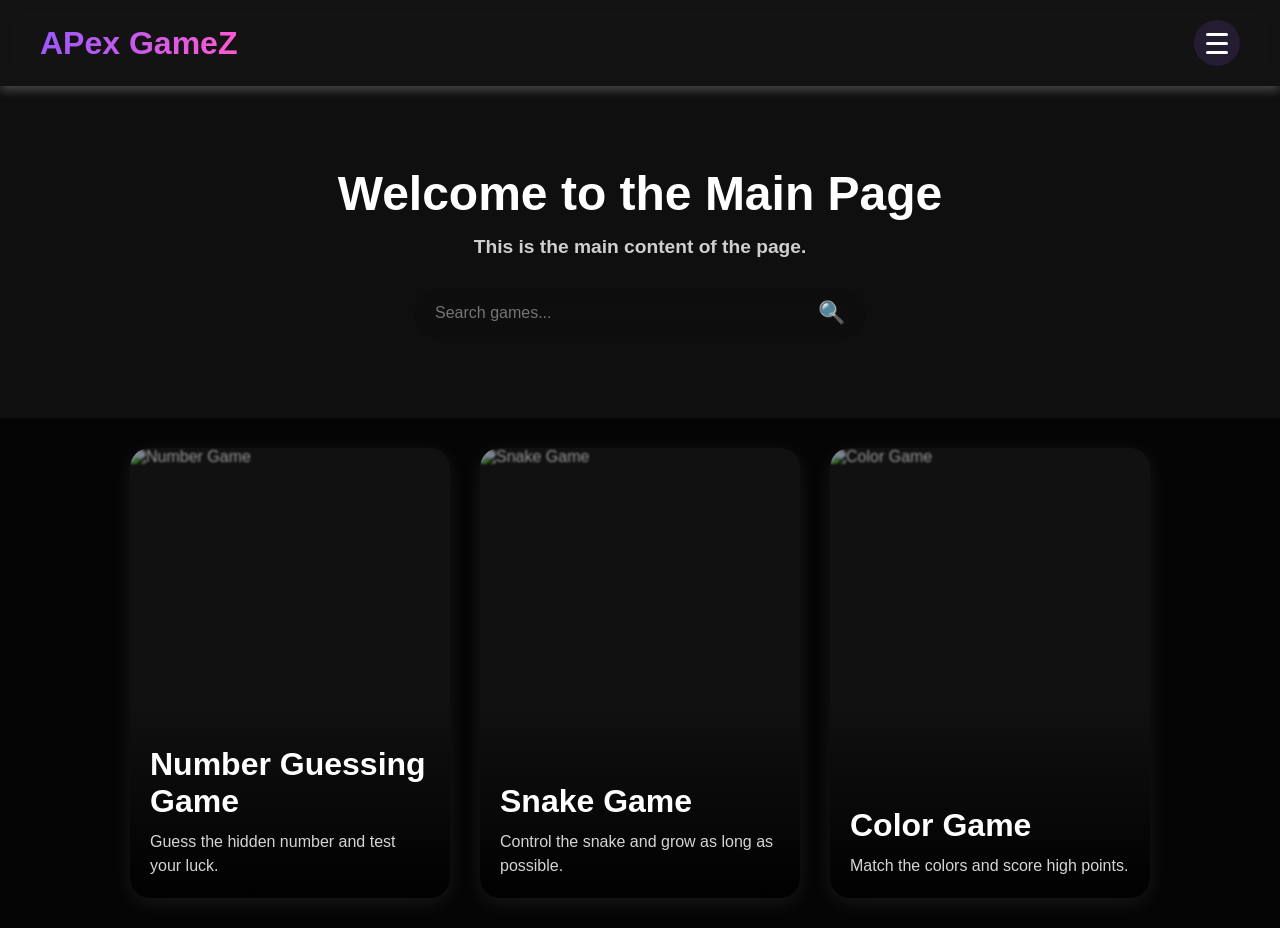
==== main.html @ d4f520c5 "Add files via upload" ====
<!DOCTYPE html>
<html lang="en">
<head>
<meta charset="UTF-8">
<meta name="viewport" content="width=device-width, initial-scale=1.0">
<title>APex GameZ</title>

<style>
*{
    margin:0;
    padding:0;
    box-sizing:border-box;
    font-family:Arial, sans-serif;
}

body{
    background:#050505;
    color:white;
    overflow-x:hidden;
}

/* HEADER */

header{
    position:sticky;
    top:0;
    z-index:1000;
    display:flex;
    justify-content:space-between;
    align-items:center;
    padding:20px 40px;
    background:rgba(194, 186, 186, 0.08);
    backdrop-filter:blur(10px);
    box-shadow:0 4px 10px rgba(167, 163, 163, 0.4);
}

.logo{
    font-size:2rem;
    font-weight:bold;
    background:linear-gradient(90deg,#9b59ff,#ff59d4,#59d4ff);
    background-size:200% auto;
    -webkit-background-clip:text;
    background-clip:text;
    color:transparent;
    animation:shine 4s linear infinite;
}

@keyframes shine{
    to{ background-position:200% center; }
}

/* HAMBURGER ICON */

.menu-toggle{
    display:flex;
    flex-direction:column;
    justify-content:center;
    align-items:center;
    gap:6px;
    width:46px;
    height:46px;
    cursor:pointer;
    z-index:1200;
    border-radius:50%;
    background:rgba(155,89,255,0.12);
    transition:.3s;
}

.menu-toggle:hover{
    background:rgba(155,89,255,0.3);
    box-shadow:0 0 15px rgba(155,89,255,.7);
}

.menu-toggle span{
    display:block;
    height:3px;
    width:22px;
    background:white;
    border-radius:3px;
    transition:.4s cubic-bezier(.68,-0.55,.27,1.55);
}

.menu-toggle.active{
    background:rgba(255,89,150,0.25);
    box-shadow:0 0 20px rgba(255,89,150,.8);
}

.menu-toggle.active span:nth-child(1){
    transform:translateY(9px) rotate(45deg);
}

.menu-toggle.active span:nth-child(2){
    opacity:0;
    transform:scaleX(0);
}

.menu-toggle.active span:nth-child(3){
    transform:translateY(-9px) rotate(-45deg);
}

/* FULLSCREEN NAV OVERLAY */

.nav-overlay{
    position:fixed;
    top:0;
    right:0;
    width:100%;
    height:100vh;
    background:radial-gradient(circle at top right, rgba(30,10,50,0.98), rgba(5,5,5,0.98) 70%);
    backdrop-filter:blur(15px);
    z-index:1100;
    display:flex;
    align-items:center;
    justify-content:center;
    clip-path:circle(0% at 100% 0%);
    transition:clip-path .6s cubic-bezier(.77,0,.18,1);
    pointer-events:none;
}

.nav-overlay.open{
    clip-path:circle(150% at 100% 0%);
    pointer-events:auto;
}

nav{
    display:flex;
    flex-direction:column;
    align-items:center;
    gap:8px;
}

nav a{
    position:relative;
    text-decoration:none;
    color:white;
    font-size:2.2rem;
    font-weight:600;
    padding:10px 20px;
    opacity:0;
    transform:translateY(30px);
    transition:.3s;
    display:flex;
    align-items:center;
    gap:15px;
}

.nav-overlay.open nav a{
    opacity:1;
    transform:translateY(0);
}

.nav-overlay.open nav a:nth-child(1){ transition-delay:.1s; }
.nav-overlay.open nav a:nth-child(2){ transition-delay:.18s; }
.nav-overlay.open nav a:nth-child(3){ transition-delay:.26s; }
.nav-overlay.open nav a:nth-child(4){ transition-delay:.34s; }
.nav-overlay.open nav a:nth-child(5){ transition-delay:.42s; }
.nav-overlay.open nav a:nth-child(6){ transition-delay:.5s; }

nav a .icon{
    font-size:1.6rem;
    filter:drop-shadow(0 0 6px rgba(155,89,255,.8));
}

nav a::after{
    content:"";
    position:absolute;
    left:20px;
    bottom:2px;
    width:0%;
    height:3px;
    border-radius:3px;
    background:linear-gradient(90deg,#9b59ff,#ff59d4);
    transition:.35s;
}

nav a:hover{
    color:#e6d3ff;
    transform:translateX(10px) scale(1.05);
}

nav a:hover::after{
    width:calc(100% - 55px);
}

.nav-overlay .glow-blob{
    position:absolute;
    width:400px;
    height:400px;
    background:radial-gradient(circle,rgba(155,89,255,.35),transparent 70%);
    border-radius:50%;
    top:-100px;
    right:-100px;
    filter:blur(40px);
    animation:float 6s ease-in-out infinite;
}

@keyframes float{
    0%,100%{ transform:translate(0,0); }
    50%{ transform:translate(-30px,40px); }
}

.close-hint{
    position:absolute;
    bottom:40px;
    color:#aaa;
    font-size:14px;
    opacity:0;
    transition:.4s .6s;
    letter-spacing:1px;
}

.nav-overlay.open .close-hint{
    opacity:1;
}

/* HERO */

.main_content{
    text-align:center;
    padding:80px 20px;
    background: #0f0f0f;
}

.main_content h1{
    font-size:3rem;
    margin-bottom:15px;
}

.main_content h5{
    font-size:1.2rem;
    color:#cfcfcf;
    margin-bottom:30px;
}

/* SEARCH BAR */

.search-bar{
    width:450px;
    max-width:90%;
    margin:auto;
    display:flex;
    align-items:center;
    background:rgba(8, 8, 8, 0.12);
    padding:12px 20px;
    border-radius:50px;
    backdrop-filter:blur(8px);
}

.search-bar input{
    flex:1;
    background:transparent;
    border:none;
    outline:none;
    color:white;
    font-size:16px;
}

.search-bar span{
    font-size:22px;
}

/* CARDS */

.cards{
    display:flex;
    flex-wrap:wrap;
    justify-content:center;
    gap:30px;
    padding:30px;
}

.card-link{
    text-decoration:none;
    color:white;
}

.card{
    position:relative;
    width:320px;
    height:450px;
    border-radius:20px;
    overflow:hidden;
    background:#111;
    box-shadow:0 5px 20px rgba(255,255,255,0.08);
    transition:.4s;
}

.card:hover{
    transform:translateY(-10px);
    box-shadow:0 0 25px rgba(132,0,255,.8);
}

.card img{
    width:100%;
    height:100%;
    object-fit:cover;
    filter:brightness(60%) blur(1px);
    transition:.4s;
}

.card:hover img{
    transform:scale(1.08);
    filter:brightness(80%);
}

.card::after{
    content:"";
    position:absolute;
    bottom:0;
    left:0;
    width:100%;
    height:45%;
    background:linear-gradient(transparent, rgba(0,0,0,.95));
}

/* TEXT ON IMAGE */

.card-content{
    position:absolute;
    bottom:20px;
    left:20px;
    right:20px;
    z-index:10;
}

.card-content h2{
    font-size:2rem;
    margin-bottom:10px;
}

.card-content p{
    color:#d5d5d5;
    font-size:16px;
    line-height:1.5;
}

/* MOBILE */

@media(max-width:768px){

    header{
        padding:18px 20px;
    }

    nav a{
        font-size:1.6rem;
    }

    .main_content h1{
        font-size:2rem;
    }

    .card{
        width:90%;
        max-width:320px;
    }
}
</style>

</head>

<body>

<header>
    <div class="logo">APex GameZ</div>

    <div class="menu-toggle" id="menuToggle" onclick="toggleMenu()">
        <span></span>
        <span></span>
        <span></span>
    </div>
</header>

<div class="nav-overlay" id="navOverlay">
    <div class="glow-blob"></div>
    <nav>
        <a href="main.html"><span class="icon">🏠</span>Home</a>
        <a href="game.html"><span class="icon">🎮</span>Game</a>
        <a href="leaderboard.html"><span class="icon">🏆</span>Leaderboard</a>
        <a href="about.html"><span class="icon">ℹ️</span>About</a>
        <a href="profile.html"><span class="icon">👤</span>Profile</a>
        <a href="login.html"><span class="icon">🚪</span>Logout</a>
    </nav>
    <div class="close-hint">tap anywhere outside to close</div>
</div>

<section class="main_content">
    <h1>Welcome to the Main Page</h1>
    <h5>This is the main content of the page.</h5>

<div class="search-bar">
    <input type="text" placeholder="Search games...">
    <span>🔍</span>
</div>


</section>

<section class="cards">


<a href="number.html" class="card-link">
    <div class="card">
        <img src="Number.jpeg" alt="Number Game">

        <div class="card-content">
            <h2>Number Guessing Game</h2>
            <p>Guess the hidden number and test your luck.</p>
        </div>
    </div>
</a>

<a href="snak.html" class="card-link">
    <div class="card">
        <img src="snake.jpg" alt="Snake Game">

        <div class="card-content">
            <h2>Snake Game</h2>
            <p>Control the snake and grow as long as possible.</p>
        </div>
    </div>
</a>

<a href="color.html" class="card-link">
    <div class="card">
        <img src="color.jpg" alt="Color Game">

        <div class="card-content">
            <h2>Color Game</h2>
            <p>Match the colors and score high points.</p>
        </div>
    </div>
</a>


</section>

<script>
const menuToggle = document.getElementById('menuToggle');
const navOverlay = document.getElementById('navOverlay');

function toggleMenu(){
    menuToggle.classList.toggle('active');
    navOverlay.classList.toggle('open');
}

// close when clicking outside the nav links (on the overlay background)
navOverlay.addEventListener('click', (e)=>{
    if(e.target === navOverlay || e.target.classList.contains('glow-blob')){
        menuToggle.classList.remove('active');
        navOverlay.classList.remove('open');
    }
});

// close when a link is clicked
document.querySelectorAll('nav a').forEach(link=>{
    link.addEventListener('click', ()=>{
        menuToggle.classList.remove('active');
        navOverlay.classList.remove('open');
    });
});

// close on Escape key
document.addEventListener('keydown', (e)=>{
    if(e.key === 'Escape'){
        menuToggle.classList.remove('active');
        navOverlay.classList.remove('open');
    }
});
</script>

</body>
</html>
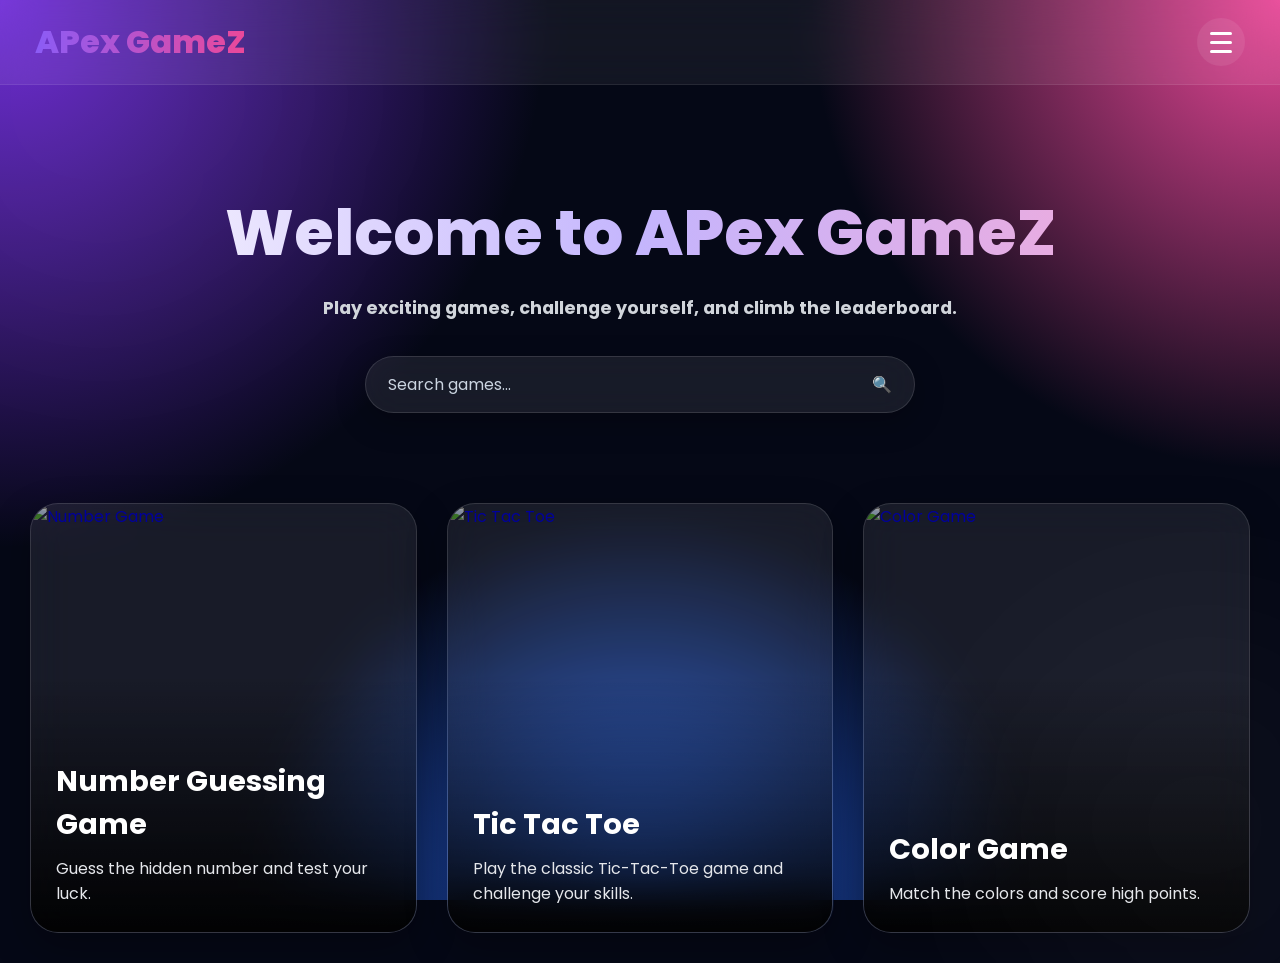
==== commit 0fcacda9: "Update main.html" ====
--- a/main.html
+++ b/main.html
@@ -3,20 +3,78 @@
 <head>
 <meta charset="UTF-8">
 <meta name="viewport" content="width=device-width, initial-scale=1.0">
+
 <title>APex GameZ</title>
 
+<link rel="preconnect" href="https://fonts.googleapis.com">
+<link rel="preconnect" href="https://fonts.gstatic.com" crossorigin>
+<link href="https://fonts.googleapis.com/css2?family=Poppins:wght@300;400;500;600;700;800&display=swap" rel="stylesheet">
+
 <style>
+
 *{
     margin:0;
     padding:0;
     box-sizing:border-box;
-    font-family:Arial, sans-serif;
+    font-family:'Poppins',sans-serif;
+}
+
+html{
+    scroll-behavior:smooth;
 }
 
 body{
-    background:#050505;
+    min-height:100vh;
     color:white;
     overflow-x:hidden;
+    background:
+    radial-gradient(circle at top left,#6d28d9 0%,transparent 35%),
+    radial-gradient(circle at top right,#ec4899 0%,transparent 30%),
+    radial-gradient(circle at bottom,#2563eb 0%,transparent 35%),
+    #050816;
+    background-attachment:fixed;
+}
+
+/* FLOATING BACKGROUND */
+
+body::before{
+    content:"";
+    position:fixed;
+    width:500px;
+    height:500px;
+    border-radius:50%;
+    background:rgba(255,255,255,.03);
+    top:-150px;
+    left:-150px;
+    filter:blur(100px);
+    animation:float1 10s ease-in-out infinite;
+    pointer-events:none;
+}
+
+body::after{
+    content:"";
+    position:fixed;
+    width:450px;
+    height:450px;
+    border-radius:50%;
+    background:rgba(255,255,255,.03);
+    bottom:-150px;
+    right:-150px;
+    filter:blur(100px);
+    animation:float2 12s ease-in-out infinite;
+    pointer-events:none;
+}
+
+@keyframes float1{
+    50%{
+        transform:translate(50px,40px);
+    }
+}
+
+@keyframes float2{
+    50%{
+        transform:translate(-40px,-30px);
+    }
 }
 
 /* HEADER */
@@ -28,28 +86,41 @@
     display:flex;
     justify-content:space-between;
     align-items:center;
-    padding:20px 40px;
-    background:rgba(194, 186, 186, 0.08);
-    backdrop-filter:blur(10px);
-    box-shadow:0 4px 10px rgba(167, 163, 163, 0.4);
+    padding:18px 35px;
+
+    background:rgba(255,255,255,.06);
+    backdrop-filter:blur(20px);
+
+    border-bottom:1px solid rgba(255,255,255,.08);
 }
 
 .logo{
     font-size:2rem;
-    font-weight:bold;
-    background:linear-gradient(90deg,#9b59ff,#ff59d4,#59d4ff);
+    font-weight:800;
+
+    background:linear-gradient(
+        90deg,
+        #8b5cf6,
+        #ec4899,
+        #38bdf8
+    );
+
     background-size:200% auto;
+
     -webkit-background-clip:text;
     background-clip:text;
     color:transparent;
-    animation:shine 4s linear infinite;
+
+    animation:shine 5s linear infinite;
 }
 
 @keyframes shine{
-    to{ background-position:200% center; }
-}
-
-/* HAMBURGER ICON */
+    to{
+        background-position:200% center;
+    }
+}
+
+/* HAMBURGER */
 
 .menu-toggle{
     display:flex;
@@ -57,32 +128,30 @@
     justify-content:center;
     align-items:center;
     gap:6px;
-    width:46px;
-    height:46px;
+
+    width:48px;
+    height:48px;
+
     cursor:pointer;
-    z-index:1200;
+
     border-radius:50%;
-    background:rgba(155,89,255,0.12);
+
+    background:rgba(255,255,255,.08);
+
     transition:.3s;
 }
 
 .menu-toggle:hover{
-    background:rgba(155,89,255,0.3);
-    box-shadow:0 0 15px rgba(155,89,255,.7);
+    background:rgba(255,255,255,.15);
+    transform:scale(1.05);
 }
 
 .menu-toggle span{
-    display:block;
+    width:22px;
     height:3px;
-    width:22px;
     background:white;
     border-radius:3px;
-    transition:.4s cubic-bezier(.68,-0.55,.27,1.55);
-}
-
-.menu-toggle.active{
-    background:rgba(255,89,150,0.25);
-    box-shadow:0 0 20px rgba(255,89,150,.8);
+    transition:.4s;
 }
 
 .menu-toggle.active span:nth-child(1){
@@ -91,57 +160,87 @@
 
 .menu-toggle.active span:nth-child(2){
     opacity:0;
-    transform:scaleX(0);
 }
 
 .menu-toggle.active span:nth-child(3){
     transform:translateY(-9px) rotate(-45deg);
 }
 
-/* FULLSCREEN NAV OVERLAY */
+/* NAV OVERLAY */
 
 .nav-overlay{
     position:fixed;
-    top:0;
-    right:0;
-    width:100%;
-    height:100vh;
-    background:radial-gradient(circle at top right, rgba(30,10,50,0.98), rgba(5,5,5,0.98) 70%);
-    backdrop-filter:blur(15px);
+    inset:0;
+
+    background:rgba(5,8,22,.96);
+    backdrop-filter:blur(20px);
+
     z-index:1100;
+
     display:flex;
+    justify-content:center;
     align-items:center;
-    justify-content:center;
+
     clip-path:circle(0% at 100% 0%);
-    transition:clip-path .6s cubic-bezier(.77,0,.18,1);
+    transition:.6s;
+
     pointer-events:none;
 }
 
 .nav-overlay.open{
     clip-path:circle(150% at 100% 0%);
     pointer-events:auto;
+}
+
+.glow-blob{
+    position:absolute;
+
+    width:400px;
+    height:400px;
+
+    border-radius:50%;
+
+    background:
+    radial-gradient(circle,
+    rgba(139,92,246,.4),
+    transparent 70%);
+
+    top:-120px;
+    right:-120px;
+
+    filter:blur(50px);
+
+    animation:floatBlob 6s ease-in-out infinite;
+}
+
+@keyframes floatBlob{
+    50%{
+        transform:translate(-30px,30px);
+    }
 }
 
 nav{
     display:flex;
     flex-direction:column;
     align-items:center;
-    gap:8px;
+    gap:15px;
 }
 
 nav a{
-    position:relative;
+    color:white;
     text-decoration:none;
-    color:white;
-    font-size:2.2rem;
+
+    font-size:2rem;
     font-weight:600;
-    padding:10px 20px;
-    opacity:0;
-    transform:translateY(30px);
-    transition:.3s;
+
     display:flex;
     align-items:center;
     gap:15px;
+
+    opacity:0;
+    transform:translateY(25px);
+
+    transition:.4s;
 }
 
 .nav-overlay.open nav a{
@@ -149,189 +248,214 @@
     transform:translateY(0);
 }
 
-.nav-overlay.open nav a:nth-child(1){ transition-delay:.1s; }
-.nav-overlay.open nav a:nth-child(2){ transition-delay:.18s; }
-.nav-overlay.open nav a:nth-child(3){ transition-delay:.26s; }
-.nav-overlay.open nav a:nth-child(4){ transition-delay:.34s; }
-.nav-overlay.open nav a:nth-child(5){ transition-delay:.42s; }
-.nav-overlay.open nav a:nth-child(6){ transition-delay:.5s; }
-
-nav a .icon{
-    font-size:1.6rem;
-    filter:drop-shadow(0 0 6px rgba(155,89,255,.8));
-}
-
-nav a::after{
-    content:"";
-    position:absolute;
-    left:20px;
-    bottom:2px;
-    width:0%;
-    height:3px;
-    border-radius:3px;
-    background:linear-gradient(90deg,#9b59ff,#ff59d4);
-    transition:.35s;
-}
-
 nav a:hover{
-    color:#e6d3ff;
-    transform:translateX(10px) scale(1.05);
-}
-
-nav a:hover::after{
-    width:calc(100% - 55px);
-}
-
-.nav-overlay .glow-blob{
-    position:absolute;
-    width:400px;
-    height:400px;
-    background:radial-gradient(circle,rgba(155,89,255,.35),transparent 70%);
-    border-radius:50%;
-    top:-100px;
-    right:-100px;
-    filter:blur(40px);
-    animation:float 6s ease-in-out infinite;
-}
-
-@keyframes float{
-    0%,100%{ transform:translate(0,0); }
-    50%{ transform:translate(-30px,40px); }
+    color:#d8b4fe;
+    transform:scale(1.08);
 }
 
 .close-hint{
     position:absolute;
-    bottom:40px;
+    bottom:35px;
+
     color:#aaa;
     font-size:14px;
-    opacity:0;
-    transition:.4s .6s;
-    letter-spacing:1px;
-}
-
-.nav-overlay.open .close-hint{
-    opacity:1;
 }
 
 /* HERO */
 
 .main_content{
     text-align:center;
-    padding:80px 20px;
-    background: #0f0f0f;
+    padding:100px 20px 60px;
+
+    animation:fadeIn .8s ease;
 }
 
 .main_content h1{
-    font-size:3rem;
+    font-size:clamp(2.5rem,5vw,4.8rem);
+    font-weight:800;
+
+    background:linear-gradient(
+        90deg,
+        #ffffff,
+        #c4b5fd,
+        #f9a8d4
+    );
+
+    -webkit-background-clip:text;
+    background-clip:text;
+    color:transparent;
+
     margin-bottom:15px;
 }
 
 .main_content h5{
-    font-size:1.2rem;
-    color:#cfcfcf;
-    margin-bottom:30px;
-}
-
-/* SEARCH BAR */
+    color:#d1d5db;
+    font-size:1.1rem;
+
+    max-width:700px;
+    margin:auto;
+}
+
+/* SEARCH */
 
 .search-bar{
-    width:450px;
-    max-width:90%;
-    margin:auto;
+    width:min(550px,92%);
+    margin:35px auto 0;
+
     display:flex;
     align-items:center;
-    background:rgba(8, 8, 8, 0.12);
-    padding:12px 20px;
-    border-radius:50px;
-    backdrop-filter:blur(8px);
+    gap:10px;
+
+    padding:15px 22px;
+
+    border-radius:60px;
+
+    background:rgba(255,255,255,.08);
+
+    border:1px solid rgba(255,255,255,.12);
+
+    backdrop-filter:blur(20px);
+
+    box-shadow:
+    0 10px 30px rgba(0,0,0,.25);
 }
 
 .search-bar input{
     flex:1;
-    background:transparent;
+    background:none;
     border:none;
     outline:none;
+
     color:white;
     font-size:16px;
 }
 
-.search-bar span{
-    font-size:22px;
+.search-bar input::placeholder{
+    color:#cbd5e1;
 }
 
 /* CARDS */
 
 .cards{
-    display:flex;
-    flex-wrap:wrap;
-    justify-content:center;
+    display:grid;
+    grid-template-columns:
+    repeat(auto-fit,minmax(280px,1fr));
+
     gap:30px;
+
+    max-width:1400px;
+    margin:auto;
+
     padding:30px;
 }
 
 .card-link{
     text-decoration:none;
-    color:white;
 }
 
 .card{
     position:relative;
-    width:320px;
-    height:450px;
-    border-radius:20px;
+
+    height:430px;
+
+    border-radius:28px;
     overflow:hidden;
-    background:#111;
-    box-shadow:0 5px 20px rgba(255,255,255,0.08);
-    transition:.4s;
+
+    background:rgba(255,255,255,.08);
+
+    backdrop-filter:blur(20px);
+
+    border:1px solid rgba(255,255,255,.12);
+
+    box-shadow:
+    0 15px 40px rgba(0,0,0,.3);
+
+    transition:.45s;
+
+    animation:fadeUp .8s ease;
 }
 
 .card:hover{
-    transform:translateY(-10px);
-    box-shadow:0 0 25px rgba(132,0,255,.8);
+    transform:
+    translateY(-15px)
+    scale(1.03);
+
+    box-shadow:
+    0 20px 50px rgba(139,92,246,.45),
+    0 0 25px rgba(236,72,153,.3);
 }
 
 .card img{
     width:100%;
     height:100%;
+
     object-fit:cover;
-    filter:brightness(60%) blur(1px);
-    transition:.4s;
+
+    transition:.5s;
+
+    filter:brightness(65%);
 }
 
 .card:hover img{
-    transform:scale(1.08);
-    filter:brightness(80%);
+    transform:scale(1.12);
+    filter:brightness(85%);
 }
 
 .card::after{
     content:"";
     position:absolute;
-    bottom:0;
-    left:0;
-    width:100%;
-    height:45%;
-    background:linear-gradient(transparent, rgba(0,0,0,.95));
-}
-
-/* TEXT ON IMAGE */
+    inset:0;
+
+    background:
+    linear-gradient(
+        transparent 40%,
+        rgba(0,0,0,.92)
+    );
+}
 
 .card-content{
     position:absolute;
-    bottom:20px;
-    left:20px;
-    right:20px;
+
+    left:25px;
+    right:25px;
+    bottom:25px;
+
     z-index:10;
 }
 
 .card-content h2{
-    font-size:2rem;
+    color:white;
+    font-size:1.8rem;
     margin-bottom:10px;
 }
 
 .card-content p{
-    color:#d5d5d5;
-    font-size:16px;
-    line-height:1.5;
+    color:#e5e7eb;
+    line-height:1.6;
+}
+
+/* ANIMATIONS */
+
+@keyframes fadeIn{
+    from{
+        opacity:0;
+        transform:translateY(20px);
+    }
+    to{
+        opacity:1;
+        transform:translateY(0);
+    }
+}
+
+@keyframes fadeUp{
+    from{
+        opacity:0;
+        transform:translateY(40px);
+    }
+    to{
+        opacity:1;
+        transform:translateY(0);
+    }
 }
 
 /* MOBILE */
@@ -339,24 +463,36 @@
 @media(max-width:768px){
 
     header{
-        padding:18px 20px;
+        padding:15px 18px;
+    }
+
+    .logo{
+        font-size:1.6rem;
     }
 
     nav a{
-        font-size:1.6rem;
-    }
-
-    .main_content h1{
-        font-size:2rem;
+        font-size:1.5rem;
+    }
+
+    .cards{
+        padding:20px;
+        gap:22px;
     }
 
     .card{
-        width:90%;
-        max-width:320px;
-    }
-}
+        height:380px;
+    }
+
+    .card-content h2{
+        font-size:1.4rem;
+    }
+
+    .card-content p{
+        font-size:14px;
+    }
+}
+
 </style>
-
 </head>
 
 <body>
@@ -372,102 +508,138 @@
 </header>
 
 <div class="nav-overlay" id="navOverlay">
+
     <div class="glow-blob"></div>
+
     <nav>
-        <a href="main.html"><span class="icon">🏠</span>Home</a>
-        <a href="game.html"><span class="icon">🎮</span>Game</a>
-        <a href="leaderboard.html"><span class="icon">🏆</span>Leaderboard</a>
-        <a href="about.html"><span class="icon">ℹ️</span>About</a>
-        <a href="profile.html"><span class="icon">👤</span>Profile</a>
-        <a href="login.html"><span class="icon">🚪</span>Logout</a>
+        <a href="main.html">🏠 Home</a>
+        <a href="game.html">🎮 Game</a>
+        <a href="leaderboard.html">🏆 Leaderboard</a>
+        <a href="about.html">ℹ️ About</a>
+        <a href="profile.html">👤 Profile</a>
+        <a href="login.html">🚪 Logout</a>
     </nav>
-    <div class="close-hint">tap anywhere outside to close</div>
+
+    <div class="close-hint">
+        Tap outside to close
+    </div>
+
 </div>
 
 <section class="main_content">
-    <h1>Welcome to the Main Page</h1>
-    <h5>This is the main content of the page.</h5>
-
-<div class="search-bar">
-    <input type="text" placeholder="Search games...">
-    <span>🔍</span>
-</div>
-
+
+    <h1>Welcome to APex GameZ</h1>
+
+    <h5>
+        Play exciting games, challenge yourself,
+        and climb the leaderboard.
+    </h5>
+
+    <div class="search-bar">
+        <input type="text" placeholder="Search games...">
+        <span>🔍</span>
+    </div>
 
 </section>
 
 <section class="cards">
 
-
-<a href="number.html" class="card-link">
-    <div class="card">
-        <img src="Number.jpeg" alt="Number Game">
-
-        <div class="card-content">
-            <h2>Number Guessing Game</h2>
-            <p>Guess the hidden number and test your luck.</p>
+    <a href="number.html" class="card-link">
+        <div class="card">
+
+            <img src="Number.jpeg" alt="Number Game">
+
+            <div class="card-content">
+                <h2>Number Guessing Game</h2>
+                <p>
+                    Guess the hidden number and test your luck.
+                </p>
+            </div>
+
         </div>
-    </div>
-</a>
-
-<a href="snak.html" class="card-link">
-    <div class="card">
-        <img src="snake.jpg" alt="Snake Game">
-
-        <div class="card-content">
-            <h2>Snake Game</h2>
-            <p>Control the snake and grow as long as possible.</p>
+    </a>
+
+    <a href="tictactoe.html" class="card-link">
+        <div class="card">
+
+            <img src="tic.jpeg" alt="Tic Tac Toe">
+
+            <div class="card-content">
+                <h2>Tic Tac Toe</h2>
+                <p>
+                    Play the classic Tic-Tac-Toe game and challenge your skills.
+                </p>
+            </div>
+
         </div>
-    </div>
-</a>
-
-<a href="color.html" class="card-link">
-    <div class="card">
-        <img src="color.jpg" alt="Color Game">
-
-        <div class="card-content">
-            <h2>Color Game</h2>
-            <p>Match the colors and score high points.</p>
+    </a>
+
+    <a href="color.html" class="card-link">
+        <div class="card">
+
+            <img src="color.jpg" alt="Color Game">
+
+            <div class="card-content">
+                <h2>Color Game</h2>
+                <p>
+                    Match the colors and score high points.
+                </p>
+            </div>
+
         </div>
-    </div>
-</a>
-
+    </a>
 
 </section>
 
 <script>
-const menuToggle = document.getElementById('menuToggle');
-const navOverlay = document.getElementById('navOverlay');
+
+const menuToggle =
+document.getElementById('menuToggle');
+
+const navOverlay =
+document.getElementById('navOverlay');
 
 function toggleMenu(){
     menuToggle.classList.toggle('active');
     navOverlay.classList.toggle('open');
 }
 
-// close when clicking outside the nav links (on the overlay background)
-navOverlay.addEventListener('click', (e)=>{
-    if(e.target === navOverlay || e.target.classList.contains('glow-blob')){
+navOverlay.addEventListener('click',(e)=>{
+
+    if(
+        e.target===navOverlay ||
+        e.target.classList.contains('glow-blob')
+    ){
         menuToggle.classList.remove('active');
         navOverlay.classList.remove('open');
     }
+
 });
 
-// close when a link is clicked
-document.querySelectorAll('nav a').forEach(link=>{
-    link.addEventListener('click', ()=>{
+document.querySelectorAll('nav a')
+.forEach(link=>{
+
+    link.addEventListener('click',()=>{
+
         menuToggle.classList.remove('active');
         navOverlay.classList.remove('open');
+
     });
+
 });
 
-// close on Escape key
-document.addEventListener('keydown', (e)=>{
-    if(e.key === 'Escape'){
+document.addEventListener('keydown',(e)=>{
+
+    if(e.key==='Escape'){
+
         menuToggle.classList.remove('active');
         navOverlay.classList.remove('open');
-    }
+
+    }
+
 });
+
 </script>
 
 </body>
-</html>+</html>
